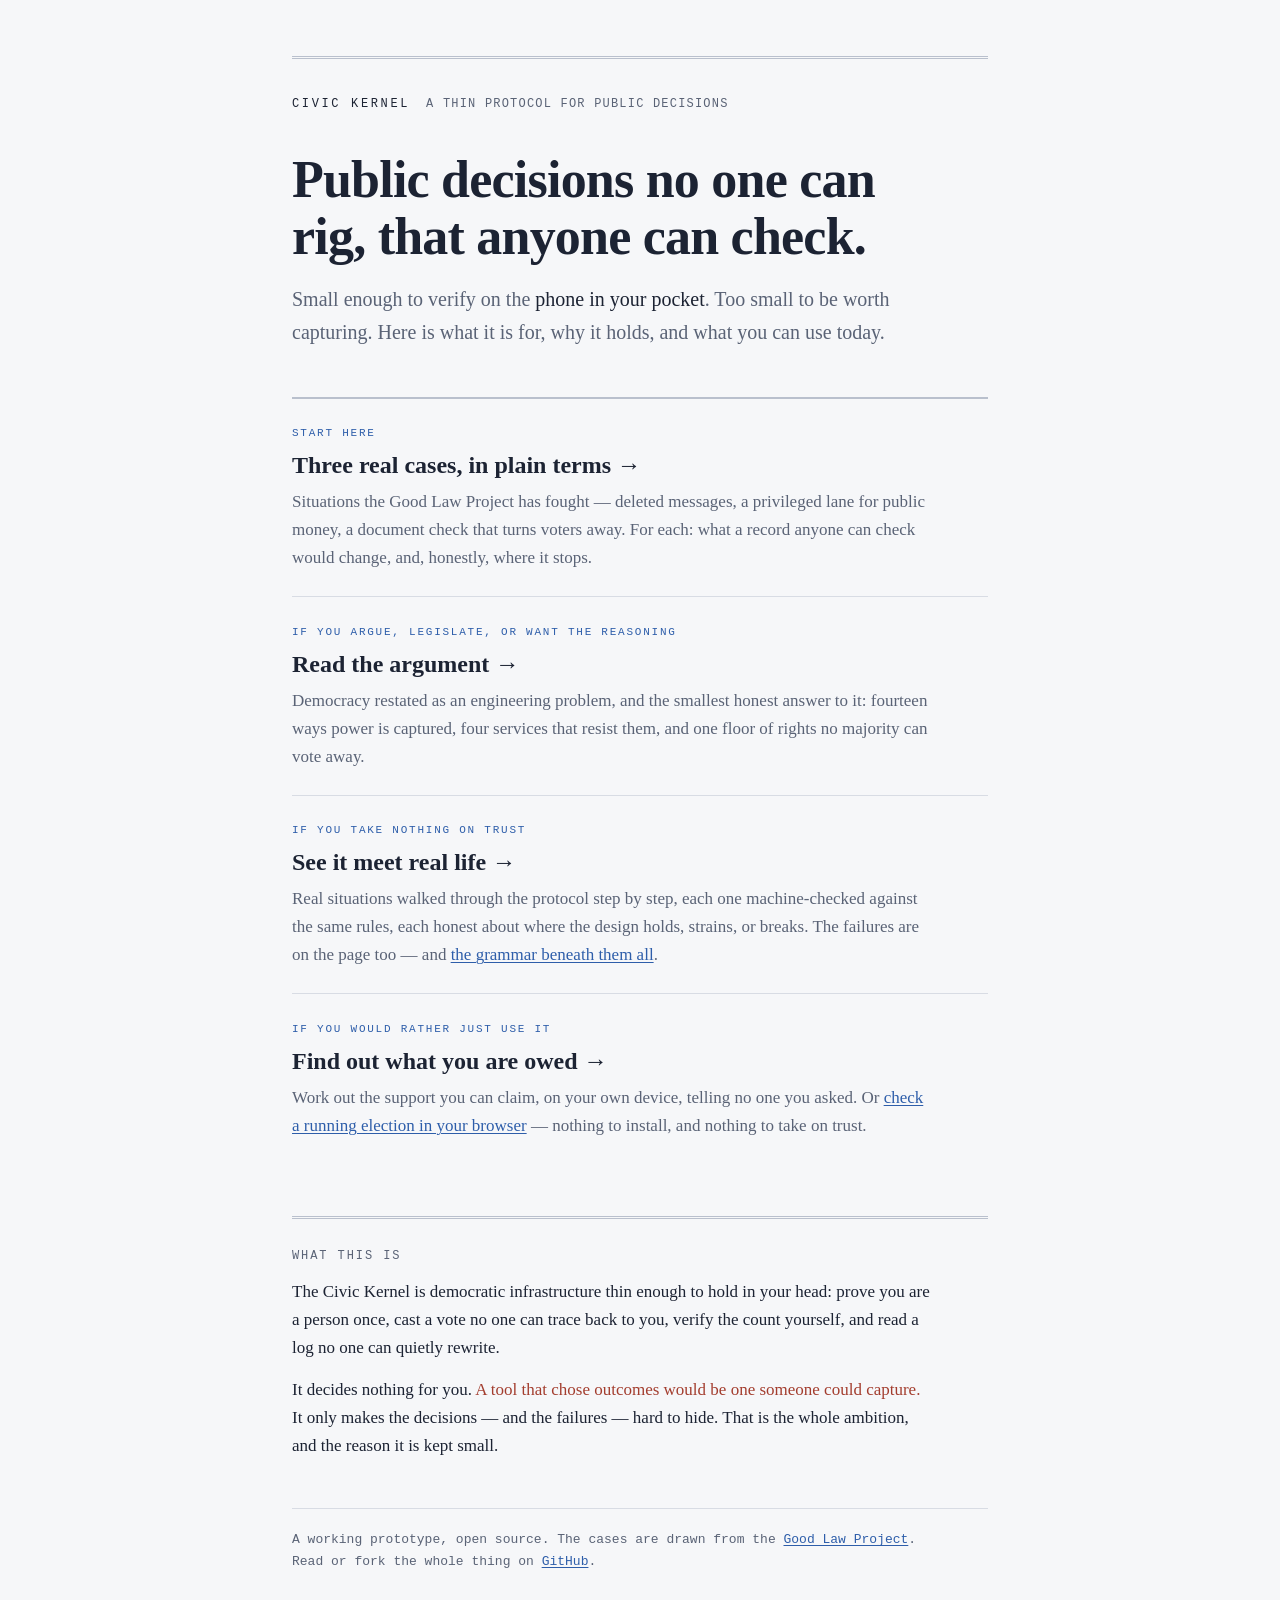
==== index.html @ 00b59584 "A field guide to how public power goes wrong: tropes.html, another friendly entrance to the corpus, " ====
<!doctype html>
<html lang="en">
<head>
<meta charset="utf-8">
<meta name="viewport" content="width=device-width, initial-scale=1">
<meta name="color-scheme" content="light">
<meta name="description" content="Public decisions no one can rig, that anyone can check. A thin protocol for democratic infrastructure — the argument, the evidence, and tools you can use today.">
<title>Civic Kernel — public decisions no one can rig, that anyone can check</title>
<style>
  /* Light-committed on purpose: this is about holding public power to daylight,
     so the page does not go dark at night. One palette, the essay's own — the
     serif, the navy ink, the single blue accent — so the front door and the
     argument read as one body. Colour is spent only on meaning. */
  :root {
    color-scheme: light;
    --paper: #f6f7f9;
    --card: #ffffff;
    --ink: #1c2333;
    --muted: #5a6376;
    --accent: #2e5eaa;
    --accent-soft: #e6edf8;
    --threat: #a33d2e;
    --line: #d8dce4;
    --line-strong: #b9c0cd;
    --focus: #ffdd00;
    --serif: 'Iowan Old Style', 'Palatino Linotype', Palatino, 'Book Antiqua', 'URW Palladio L', 'P052', Georgia, serif;
    --mono: ui-monospace, 'Cascadia Code', 'JetBrains Mono', Menlo, Consolas, 'Liberation Mono', monospace;
  }
  * { box-sizing: border-box; }
  html { background: var(--paper); }
  body {
    margin: 0;
    font-family: var(--serif);
    color: var(--ink);
    background: var(--paper);
    line-height: 1.65;
    font-size: 1.0625rem;
    -webkit-font-smoothing: antialiased;
  }
  .page { max-width: 46rem; margin: 0 auto; padding: 3.5rem 1.25rem 5rem; }

  a { color: var(--accent); text-decoration-thickness: 1px; text-underline-offset: 2px; }
  a:hover { text-decoration-thickness: 3px; }
  a:focus-visible {
    outline: 3px solid var(--focus); outline-offset: 2px;
    background: var(--focus); color: var(--ink); text-decoration: none; border-radius: 1px;
  }
  .skip { position: absolute; left: -9999px; }
  .skip:focus { position: static; display: inline-block; margin-bottom: 1rem; padding: .3rem .6rem;
    background: var(--focus); color: var(--ink); }

  /* ---------- masthead ---------- */
  header.masthead {
    border-top: 3px double var(--line-strong);
    padding-top: 1.5rem;
  }
  .wordmark {
    font-family: var(--mono);
    font-size: 0.75rem;
    letter-spacing: 0.22em;
    text-transform: uppercase;
    color: var(--ink);
    display: flex;
    flex-wrap: wrap;
    align-items: baseline;
    gap: 0.4rem 1rem;
    margin-bottom: 2.25rem;
  }
  .wordmark .desc { color: var(--muted); letter-spacing: 0.1em; }
  h1 {
    font-size: clamp(2.2rem, 6vw, 3.25rem);
    line-height: 1.1;
    font-weight: 600;
    letter-spacing: -0.015em;
    text-wrap: balance;
    margin: 0 0 1.1rem;
  }
  .standfirst {
    font-size: 1.25rem;
    color: var(--muted);
    text-wrap: pretty;
    max-width: 38rem;
    margin: 0 0 0.25rem;
  }
  .standfirst .keep { color: var(--ink); }

  /* ---------- the doors ---------- */
  nav.doors { margin: 3rem 0 0; }
  .door {
    border-top: 1px solid var(--line);
    padding: 1.6rem 0 1.5rem;
    display: block;
  }
  .door:first-child { border-top: 2px solid var(--line-strong); }
  .kicker {
    font-family: var(--mono);
    font-size: 0.6875rem;
    letter-spacing: 0.16em;
    text-transform: uppercase;
    color: var(--accent);
    margin: 0 0 0.55rem;
  }
  .door h2 { font-size: 1.5rem; line-height: 1.2; font-weight: 600; margin: 0 0 0.5rem; text-wrap: balance; }
  .door h2 a { color: var(--ink); text-decoration: none; }
  .door h2 a:hover { color: var(--accent); text-decoration: underline; text-decoration-thickness: 2px; }
  .door h2 a:focus-visible { color: var(--ink); }
  .door .hint { margin: 0; color: var(--muted); max-width: 40rem; }
  .door .hint a { color: var(--accent); }

  /* ---------- what this is ---------- */
  .about {
    margin: 3.25rem 0 0;
    border-top: 3px double var(--line-strong);
    padding-top: 1.75rem;
  }
  .about h2 {
    font-family: var(--mono);
    font-size: 0.75rem;
    letter-spacing: 0.16em;
    text-transform: uppercase;
    color: var(--muted);
    font-weight: 400;
    margin: 0 0 0.75rem;
  }
  .about p { max-width: 40rem; margin: 0 0 0.85rem; }
  .about .refuse { color: var(--threat); }

  footer {
    margin-top: 3rem;
    padding-top: 1.25rem;
    border-top: 1px solid var(--line);
    color: var(--muted);
    font-family: var(--mono);
    font-size: 0.8125rem;
    line-height: 1.7;
  }
</style>
</head>
<body>
<a class="skip" href="#main">Skip to the doors</a>
<div class="page">

<header class="masthead">
  <p class="wordmark"><span class="mark">Civic&nbsp;Kernel</span> <span class="desc">a thin protocol for public decisions</span></p>
  <h1>Public decisions no one can rig, that anyone can check.</h1>
  <p class="standfirst">Small enough to verify on the <span class="keep">phone in your pocket</span>. Too small to be worth capturing. Here is what it is for, why it holds, and what you can use today.</p>
</header>

<main id="main">
<nav class="doors" aria-label="Ways in">

  <div class="door">
    <p class="kicker">Start here</p>
    <h2><a href="findings.html">Three real cases, in plain terms →</a></h2>
    <p class="hint">Situations the Good Law Project has fought — deleted messages, a privileged lane for public money, a document check that turns voters away. For each: what a record anyone can check would change, and, honestly, where it stops.</p>
  </div>

  <div class="door">
    <p class="kicker">If you argue, legislate, or want the reasoning</p>
    <h2><a href="architecture.html">Read the argument →</a></h2>
    <p class="hint">Democracy restated as an engineering problem, and the smallest honest answer to it: fourteen ways power is captured, four services that resist them, and one floor of rights no majority can vote away.</p>
  </div>

  <div class="door">
    <p class="kicker">If you take nothing on trust</p>
    <h2><a href="scenarios.html">See it meet real life →</a></h2>
    <p class="hint">Real situations walked through the protocol step by step, each one machine-checked against the same rules, each honest about where the design holds, strains, or breaks. The failures are on the page too — and <a href="tropes.html">the grammar beneath them all</a>.</p>
  </div>

  <div class="door">
    <p class="kicker">If you would rather just use it</p>
    <h2><a href="owed.html">Find out what you are owed →</a></h2>
    <p class="hint">Work out the support you can claim, on your own device, telling no one you asked. Or <a href="verifier.html">check a running election in your browser</a> — nothing to install, and nothing to take on trust.</p>
  </div>

</nav>

<section class="about">
  <h2>What this is</h2>
  <p>The Civic Kernel is democratic infrastructure thin enough to hold in your head: prove you are a person once, cast a vote no one can trace back to you, verify the count yourself, and read a log no one can quietly rewrite.</p>
  <p>It decides nothing for you. <span class="refuse">A tool that chose outcomes would be one someone could capture.</span> It only makes the decisions — and the failures — hard to hide. That is the whole ambition, and the reason it is kept small.</p>
</section>

<footer>
  A working prototype, open source. The cases are drawn from the <a href="https://goodlawproject.org">Good Law Project</a>.<br>
  Read or fork the whole thing on <a href="https://github.com/GlassOnTin/civic-kernel">GitHub</a>.
</footer>

</main>
</div>
</body>
</html>
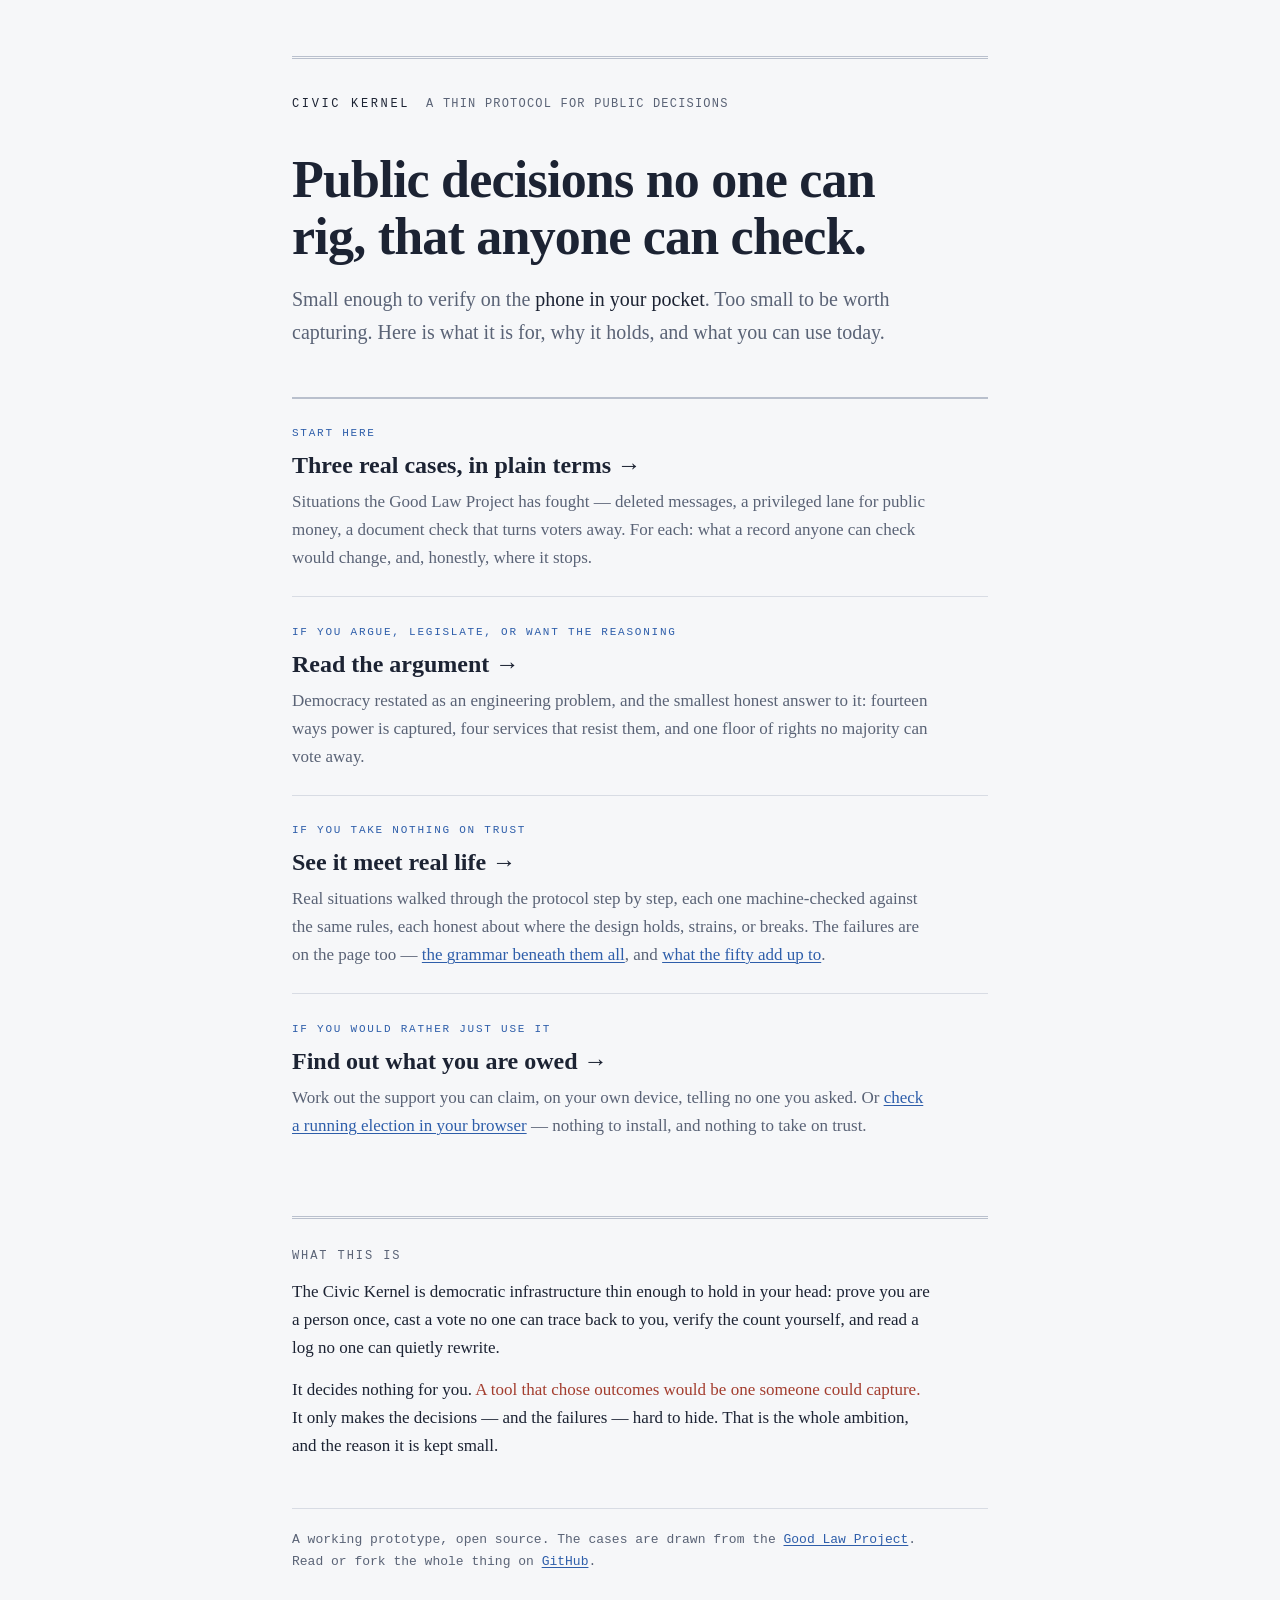
==== commit 175ae853: "What the fifty add up to: a synthesis page for the corpus. Fifty stress-tests read one at a time are" ====
--- a/index.html
+++ b/index.html
@@ -164,7 +164,7 @@
   <div class="door">
     <p class="kicker">If you take nothing on trust</p>
     <h2><a href="scenarios.html">See it meet real life →</a></h2>
-    <p class="hint">Real situations walked through the protocol step by step, each one machine-checked against the same rules, each honest about where the design holds, strains, or breaks. The failures are on the page too — and <a href="tropes.html">the grammar beneath them all</a>.</p>
+    <p class="hint">Real situations walked through the protocol step by step, each one machine-checked against the same rules, each honest about where the design holds, strains, or breaks. The failures are on the page too — <a href="tropes.html">the grammar beneath them all</a>, and <a href="map.html">what the fifty add up to</a>.</p>
   </div>
 
   <div class="door">
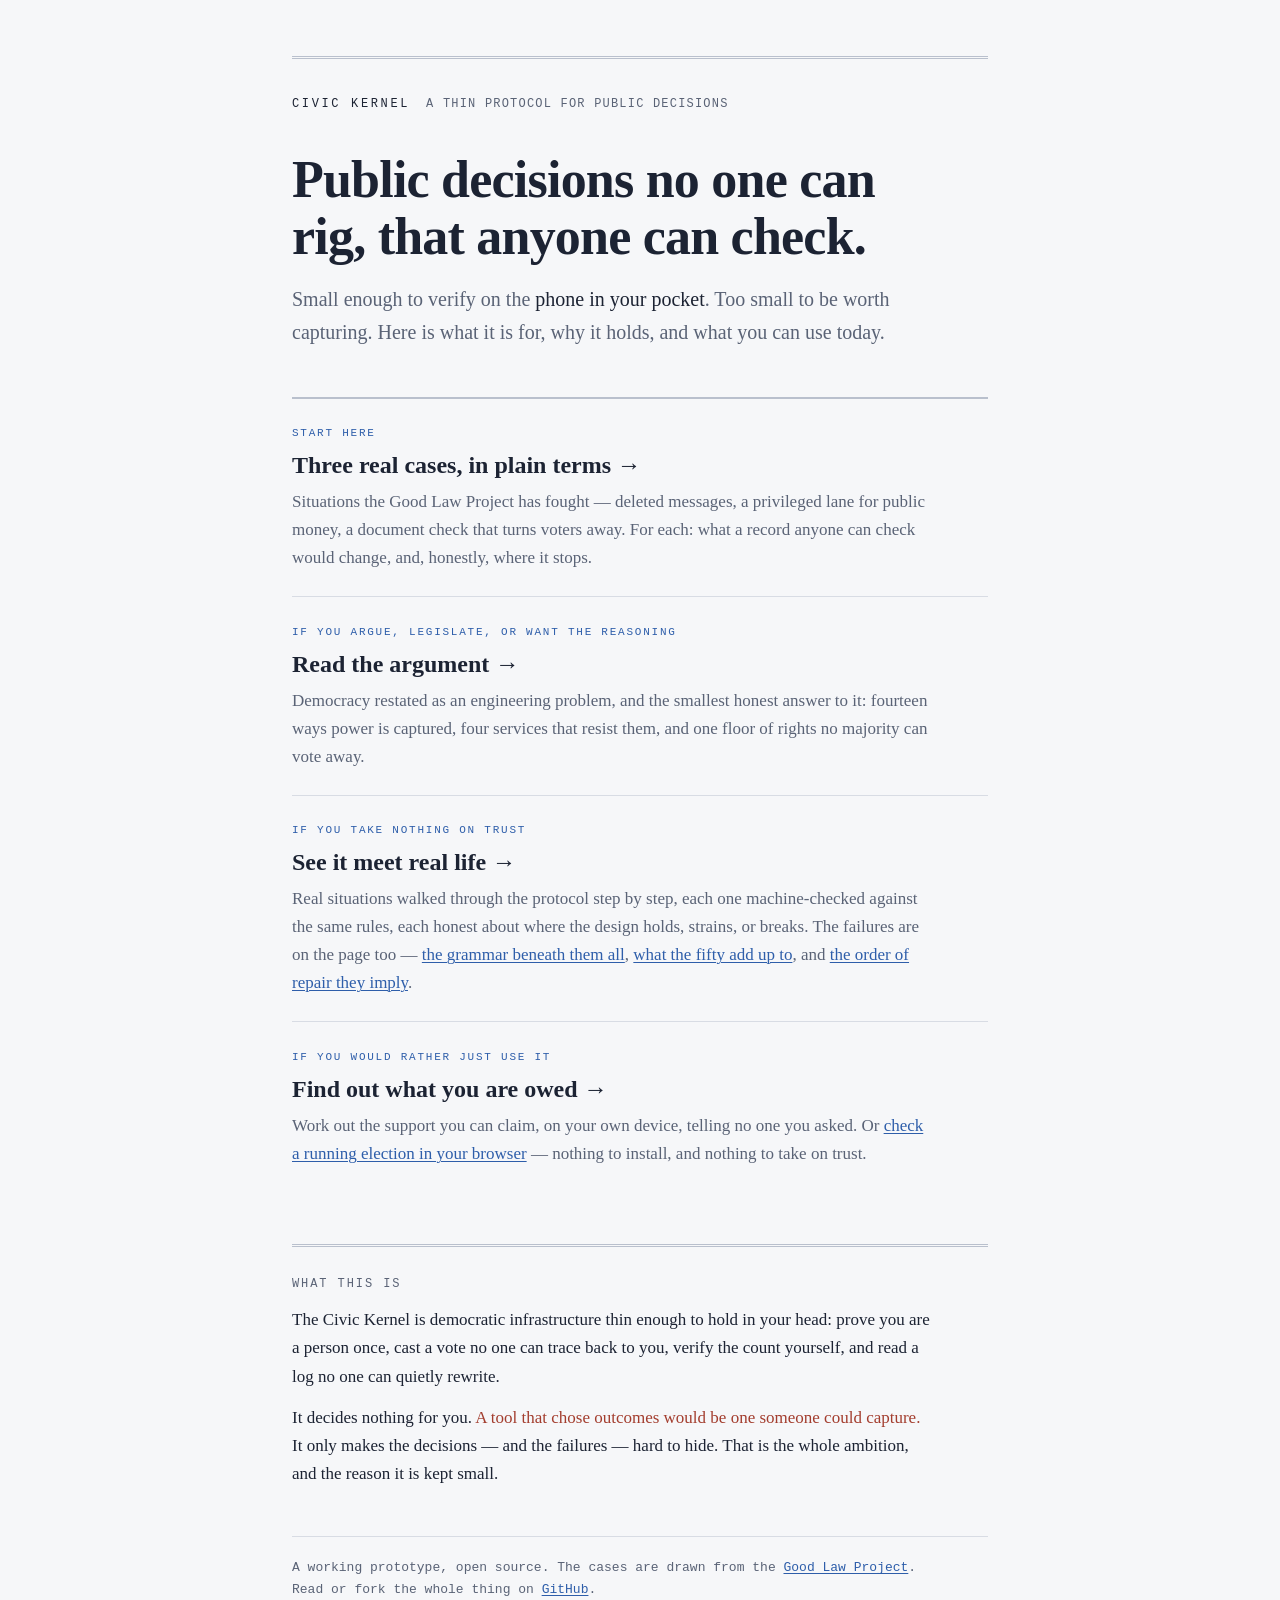
==== commit ff9d0b6f: "The diagnosis gets its prescription: twelve steps in the only order that works - records first becau" ====
--- a/index.html
+++ b/index.html
@@ -164,7 +164,7 @@
   <div class="door">
     <p class="kicker">If you take nothing on trust</p>
     <h2><a href="scenarios.html">See it meet real life →</a></h2>
-    <p class="hint">Real situations walked through the protocol step by step, each one machine-checked against the same rules, each honest about where the design holds, strains, or breaks. The failures are on the page too — <a href="tropes.html">the grammar beneath them all</a>, and <a href="map.html">what the fifty add up to</a>.</p>
+    <p class="hint">Real situations walked through the protocol step by step, each one machine-checked against the same rules, each honest about where the design holds, strains, or breaks. The failures are on the page too — <a href="tropes.html">the grammar beneath them all</a>, <a href="map.html">what the fifty add up to</a>, and <a href="roadmap.html">the order of repair they imply</a>.</p>
   </div>
 
   <div class="door">
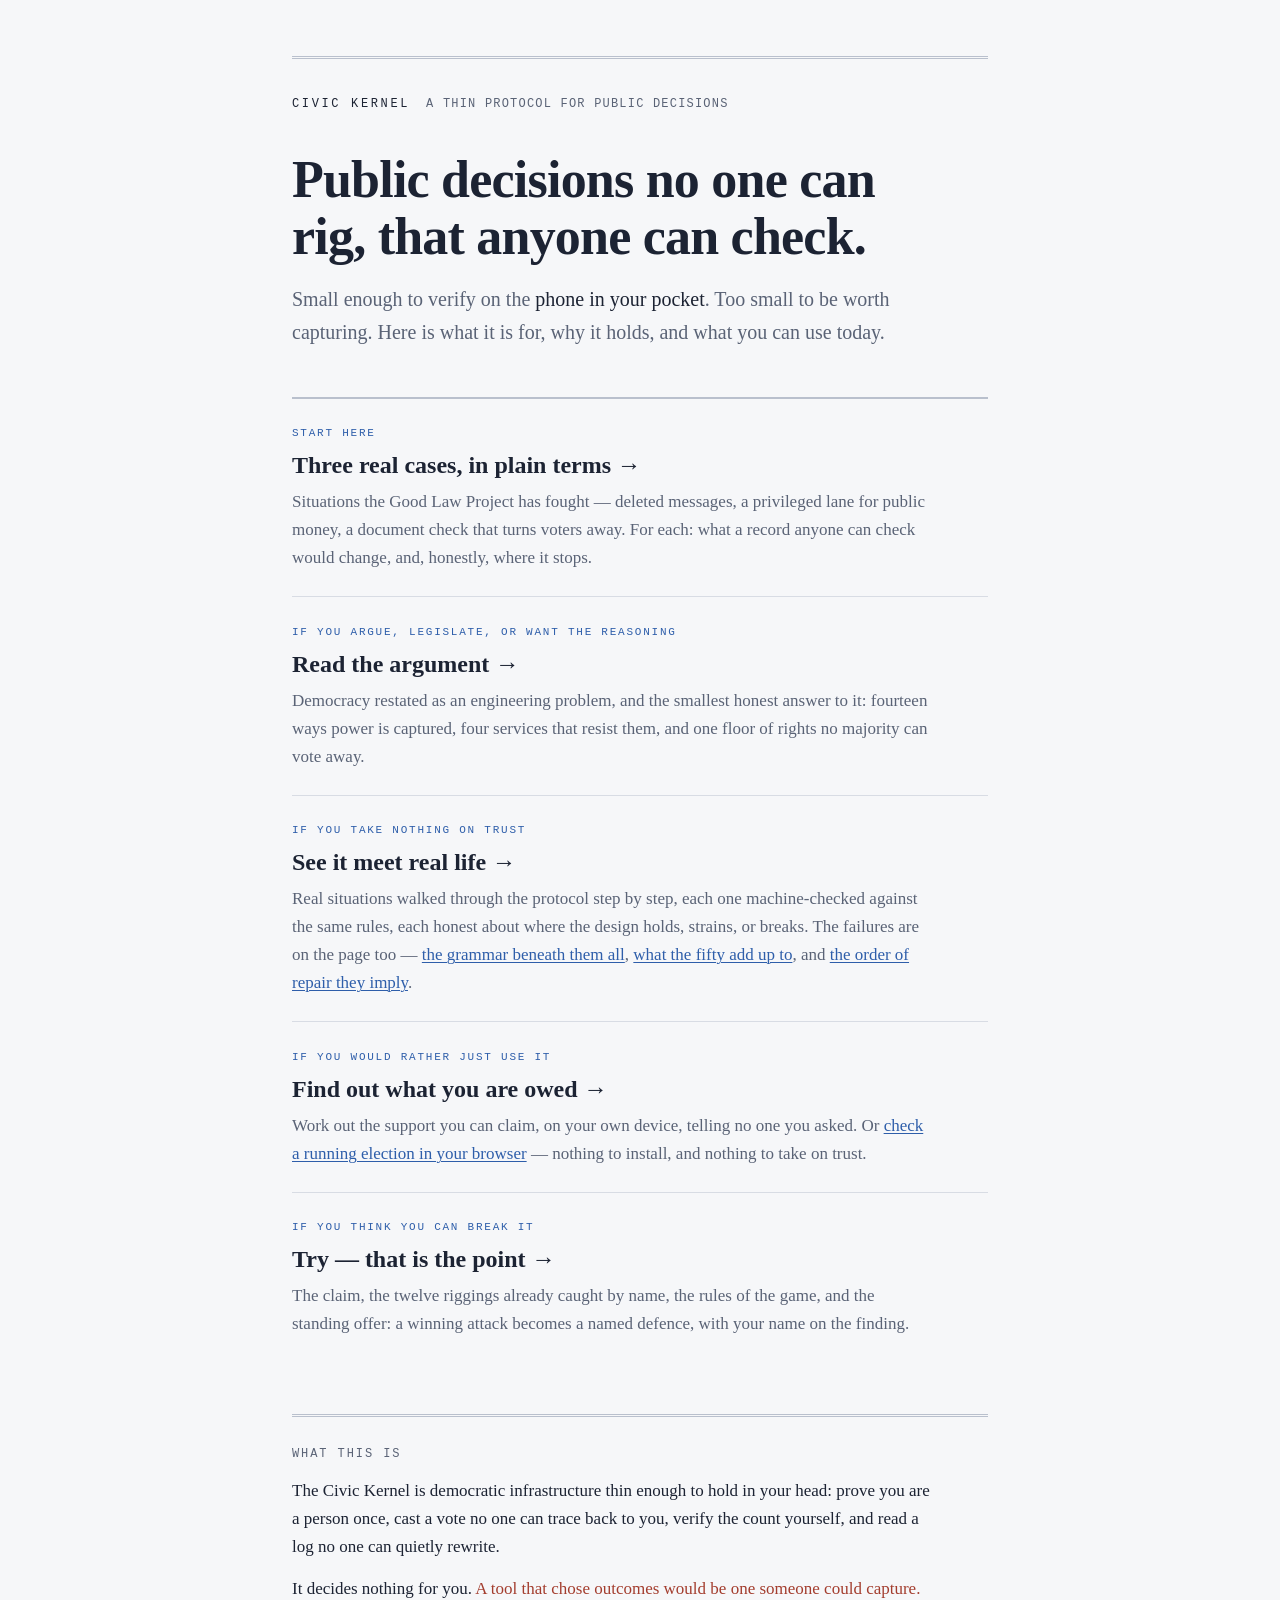
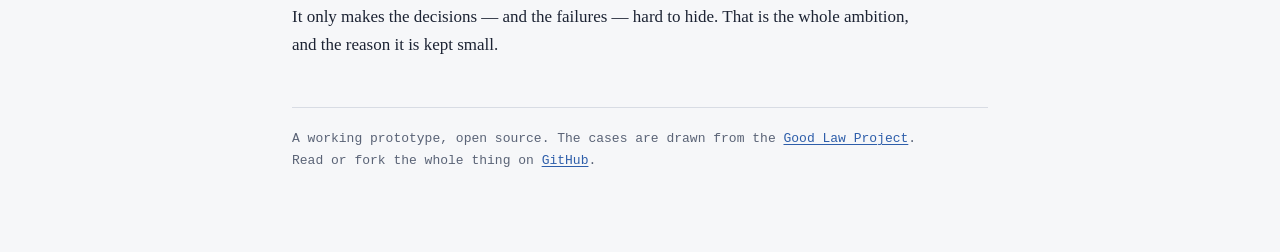
==== commit 6bc928cf: "The door for the hostile reader: the claim stated plainly enough to be falsified, the twelve rigging" ====
--- a/index.html
+++ b/index.html
@@ -173,6 +173,12 @@
     <p class="hint">Work out the support you can claim, on your own device, telling no one you asked. Or <a href="verifier.html">check a running election in your browser</a> — nothing to install, and nothing to take on trust.</p>
   </div>
 
+  <div class="door">
+    <p class="kicker">If you think you can break it</p>
+    <h2><a href="break.html">Try — that is the point →</a></h2>
+    <p class="hint">The claim, the twelve riggings already caught by name, the rules of the game, and the standing offer: a winning attack becomes a named defence, with your name on the finding.</p>
+  </div>
+
 </nav>
 
 <section class="about">
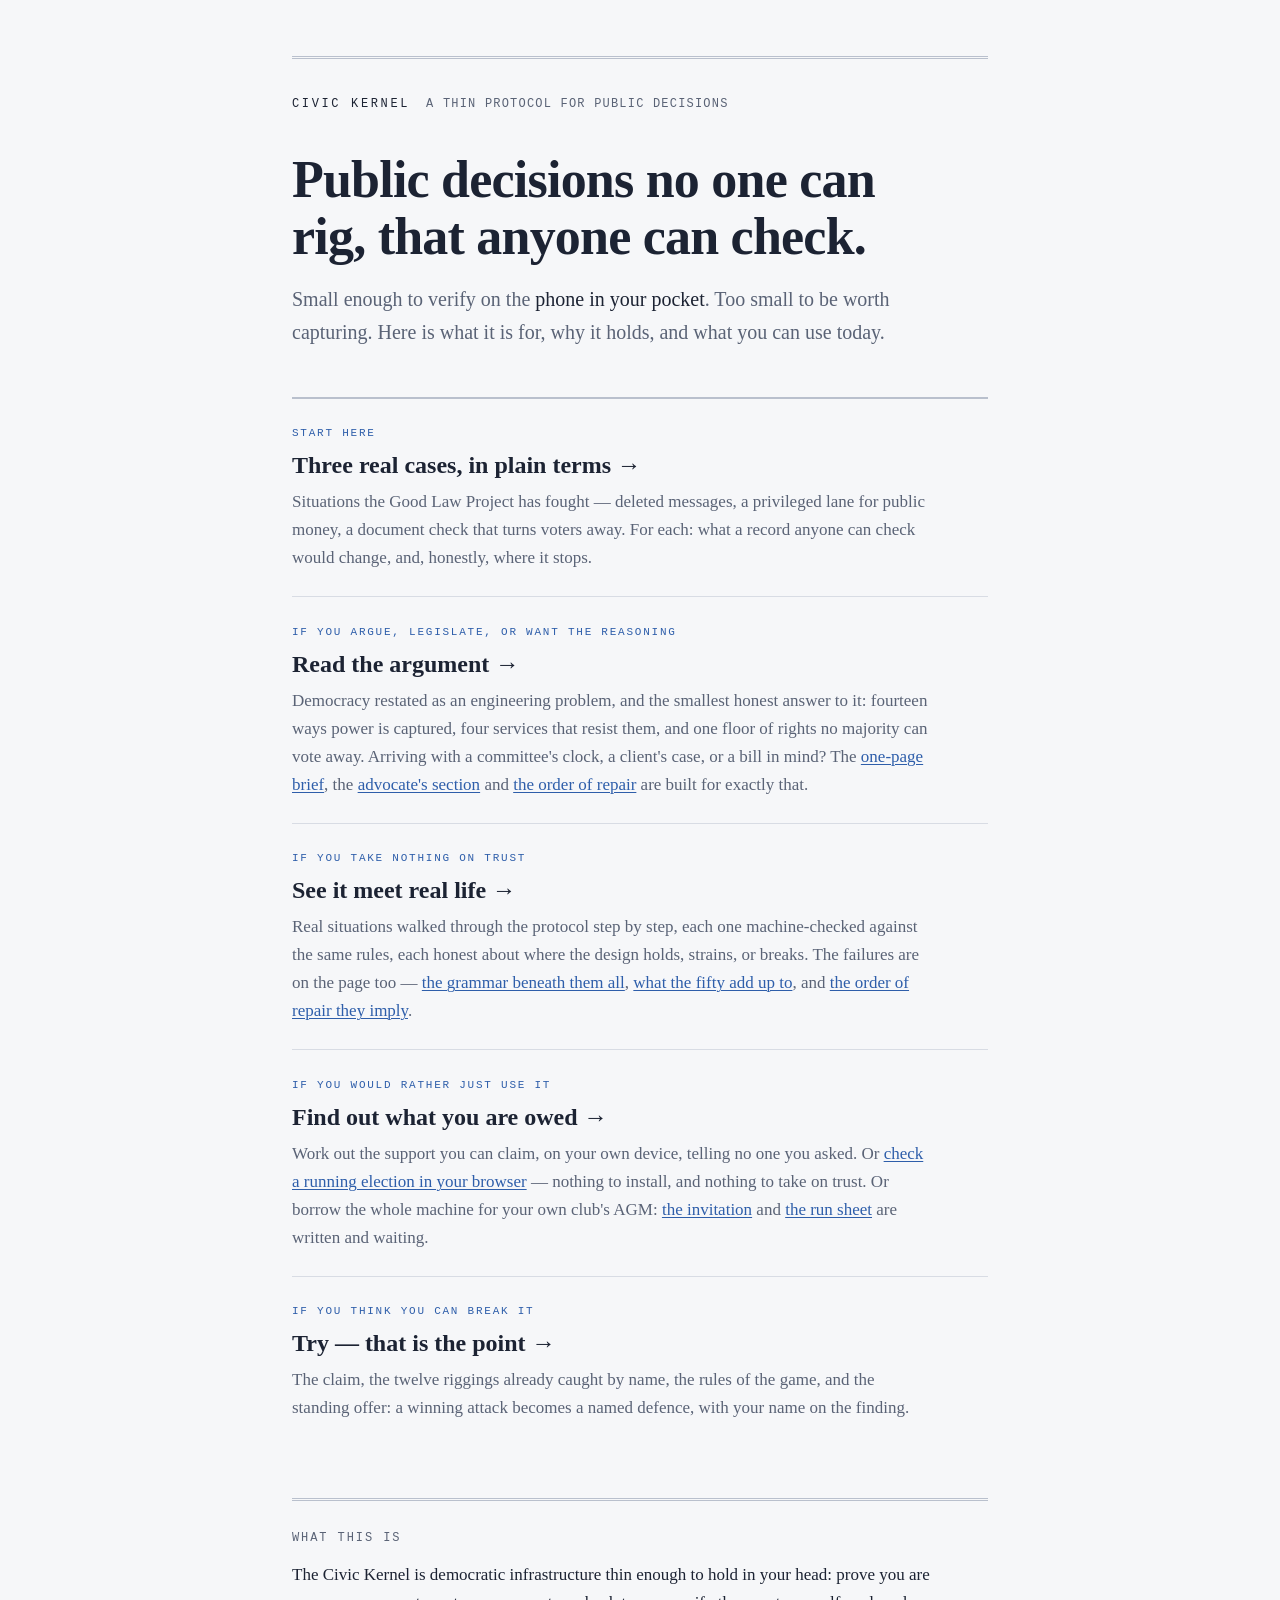
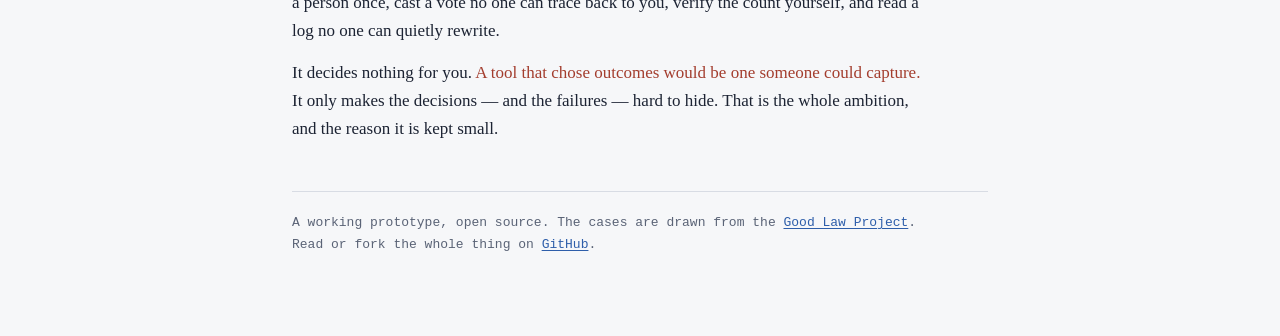
==== commit 7e18a828: "The plan closes where it opened: the front door now routes every reader the corpus was carried towar" ====
--- a/index.html
+++ b/index.html
@@ -158,7 +158,7 @@
   <div class="door">
     <p class="kicker">If you argue, legislate, or want the reasoning</p>
     <h2><a href="architecture.html">Read the argument →</a></h2>
-    <p class="hint">Democracy restated as an engineering problem, and the smallest honest answer to it: fourteen ways power is captured, four services that resist them, and one floor of rights no majority can vote away.</p>
+    <p class="hint">Democracy restated as an engineering problem, and the smallest honest answer to it: fourteen ways power is captured, four services that resist them, and one floor of rights no majority can vote away. Arriving with a committee's clock, a client's case, or a bill in mind? The <a href="committee-brief.html">one-page brief</a>, the <a href="findings.html#advocates">advocate's section</a> and <a href="roadmap.html">the order of repair</a> are built for exactly that.</p>
   </div>
 
   <div class="door">
@@ -170,7 +170,7 @@
   <div class="door">
     <p class="kicker">If you would rather just use it</p>
     <h2><a href="owed.html">Find out what you are owed →</a></h2>
-    <p class="hint">Work out the support you can claim, on your own device, telling no one you asked. Or <a href="verifier.html">check a running election in your browser</a> — nothing to install, and nothing to take on trust.</p>
+    <p class="hint">Work out the support you can claim, on your own device, telling no one you asked. Or <a href="verifier.html">check a running election in your browser</a> — nothing to install, and nothing to take on trust. Or borrow the whole machine for your own club's AGM: <a href="docs/shadow-agm-invitation.md">the invitation</a> and <a href="docs/clubhouse-demo.md">the run sheet</a> are written and waiting.</p>
   </div>
 
   <div class="door">
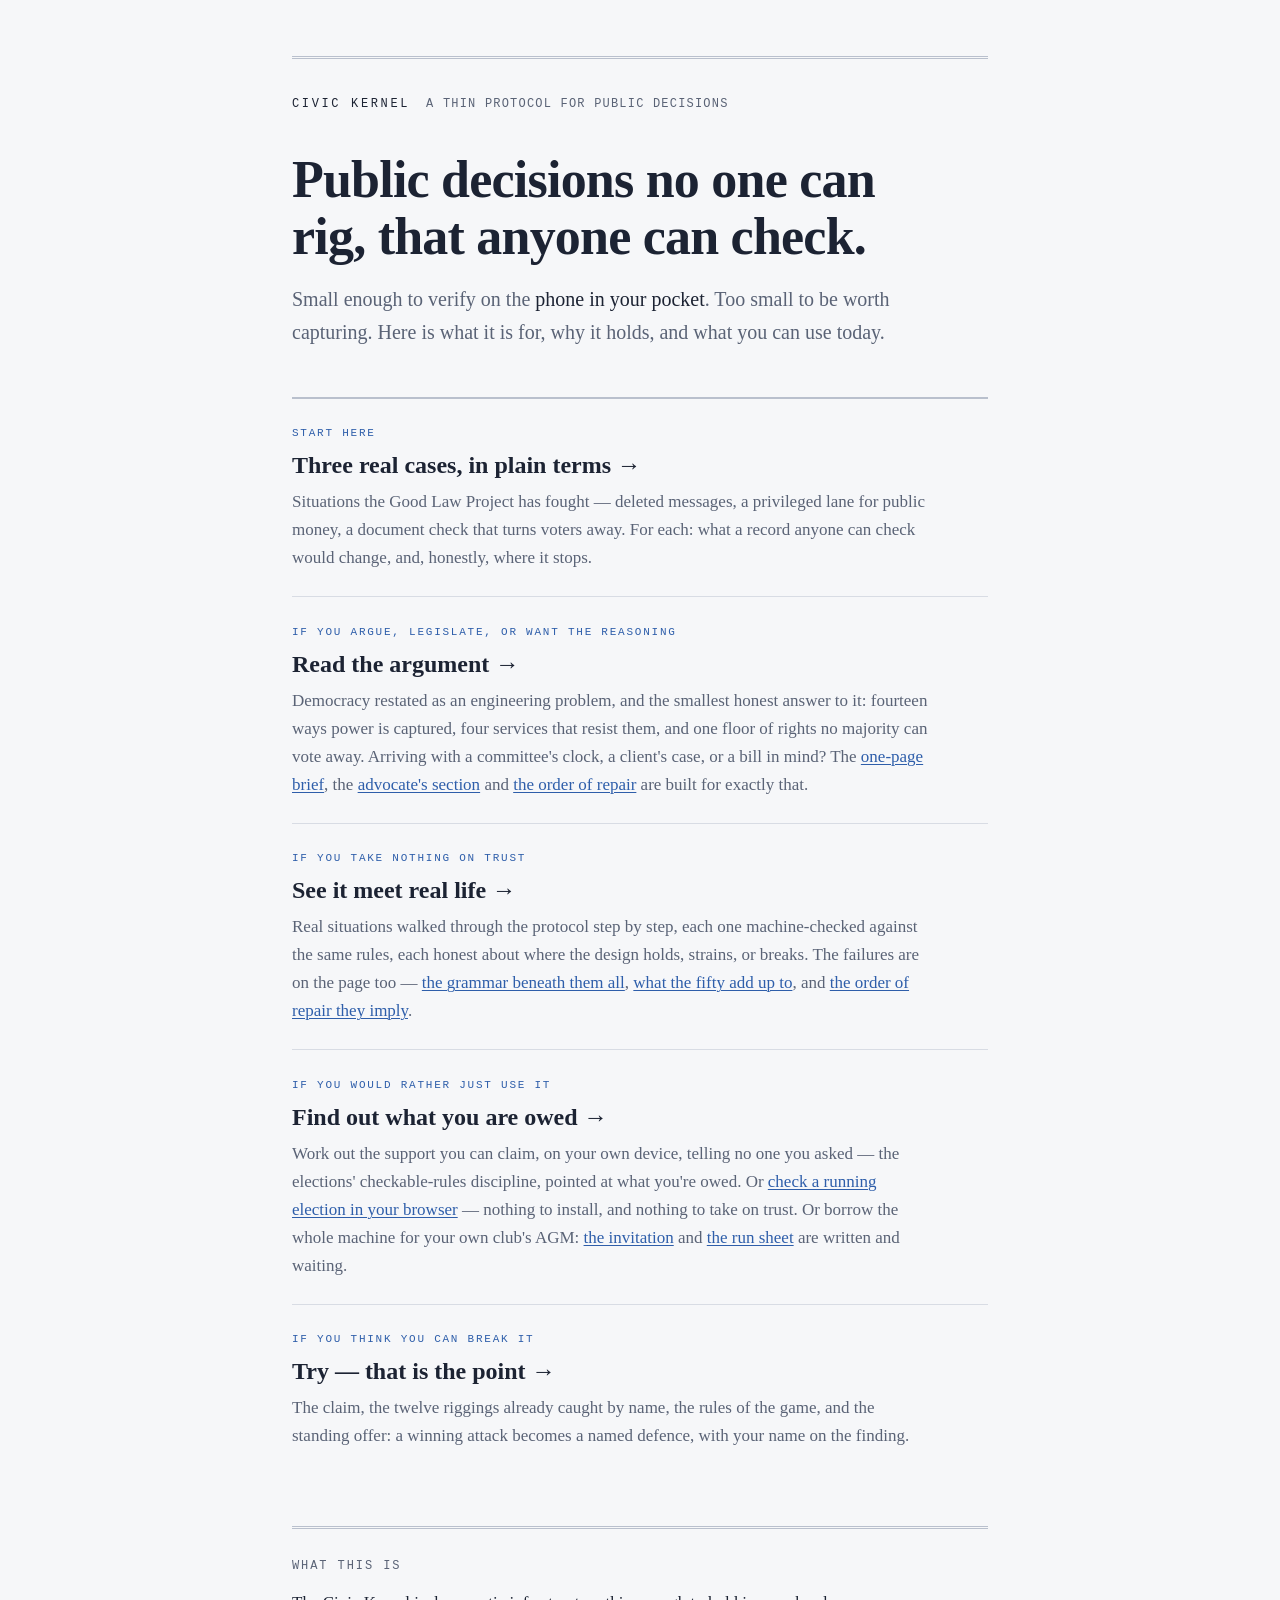
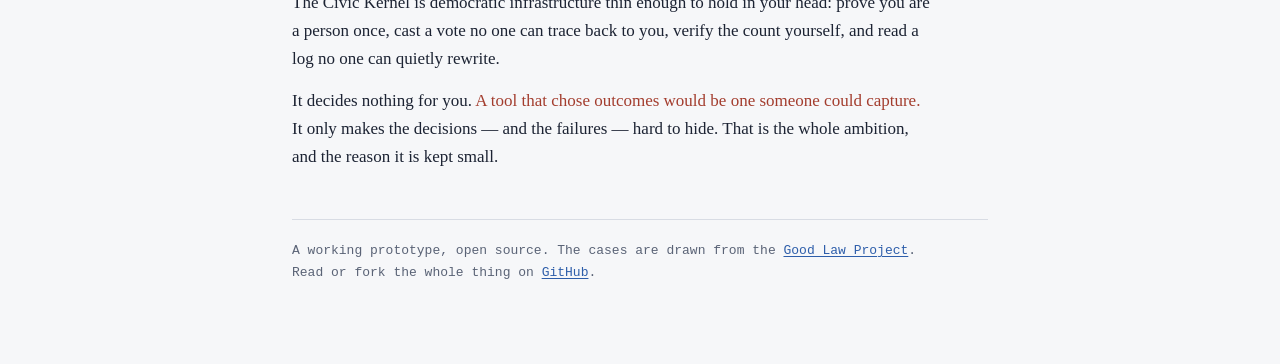
==== commit 1e674c80: "The question a newcomer actually asks gets answered where they ask it: why does a voting project com" ====
--- a/index.html
+++ b/index.html
@@ -170,7 +170,7 @@
   <div class="door">
     <p class="kicker">If you would rather just use it</p>
     <h2><a href="owed.html">Find out what you are owed →</a></h2>
-    <p class="hint">Work out the support you can claim, on your own device, telling no one you asked. Or <a href="verifier.html">check a running election in your browser</a> — nothing to install, and nothing to take on trust. Or borrow the whole machine for your own club's AGM: <a href="docs/shadow-agm-invitation.md">the invitation</a> and <a href="docs/clubhouse-demo.md">the run sheet</a> are written and waiting.</p>
+    <p class="hint">Work out the support you can claim, on your own device, telling no one you asked — the elections' checkable-rules discipline, pointed at what you're owed. Or <a href="verifier.html">check a running election in your browser</a> — nothing to install, and nothing to take on trust. Or borrow the whole machine for your own club's AGM: <a href="docs/shadow-agm-invitation.md">the invitation</a> and <a href="docs/clubhouse-demo.md">the run sheet</a> are written and waiting.</p>
   </div>
 
   <div class="door">
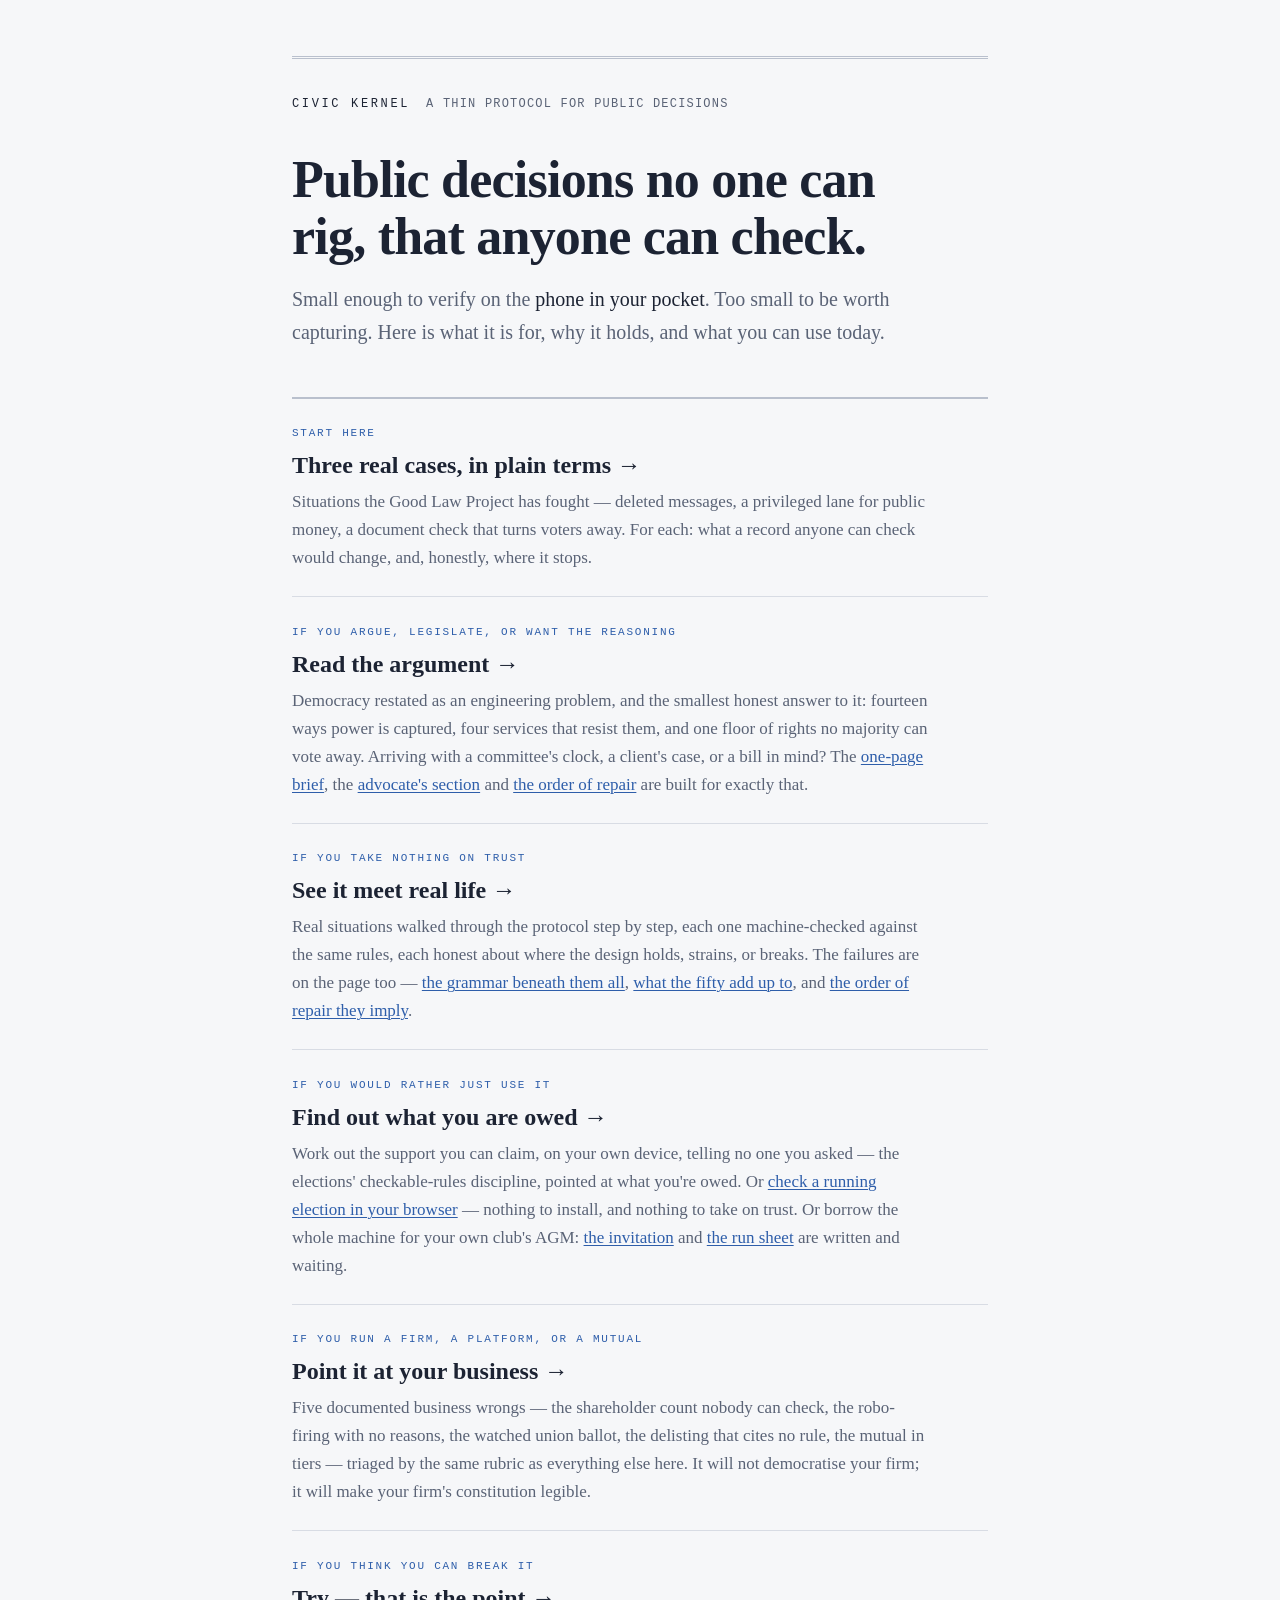
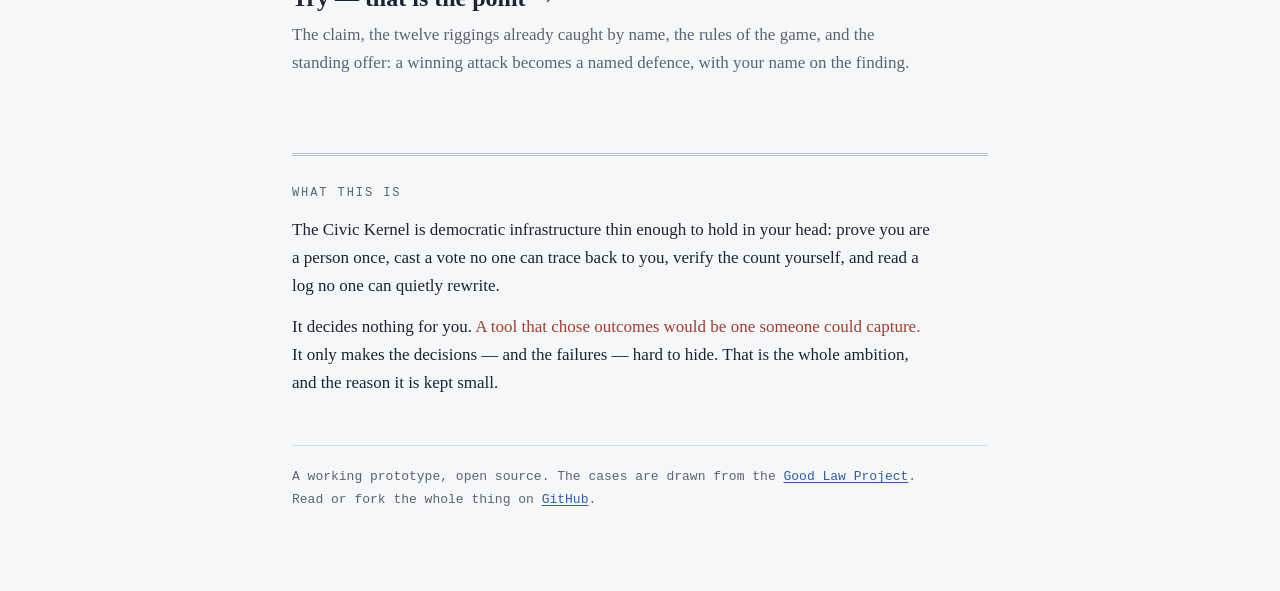
==== commit e5dac5df: "The corpus turns to face private power. Five business wrongs enter the same triage that ranks the ci" ====
--- a/index.html
+++ b/index.html
@@ -174,6 +174,12 @@
   </div>
 
   <div class="door">
+    <p class="kicker">If you run a firm, a platform, or a mutual</p>
+    <h2><a href="business.html">Point it at your business →</a></h2>
+    <p class="hint">Five documented business wrongs — the shareholder count nobody can check, the robo-firing with no reasons, the watched union ballot, the delisting that cites no rule, the mutual in tiers — triaged by the same rubric as everything else here. It will not democratise your firm; it will make your firm's constitution legible.</p>
+  </div>
+
+  <div class="door">
     <p class="kicker">If you think you can break it</p>
     <h2><a href="break.html">Try — that is the point →</a></h2>
     <p class="hint">The claim, the twelve riggings already caught by name, the rules of the game, and the standing offer: a winning attack becomes a named defence, with your name on the finding.</p>
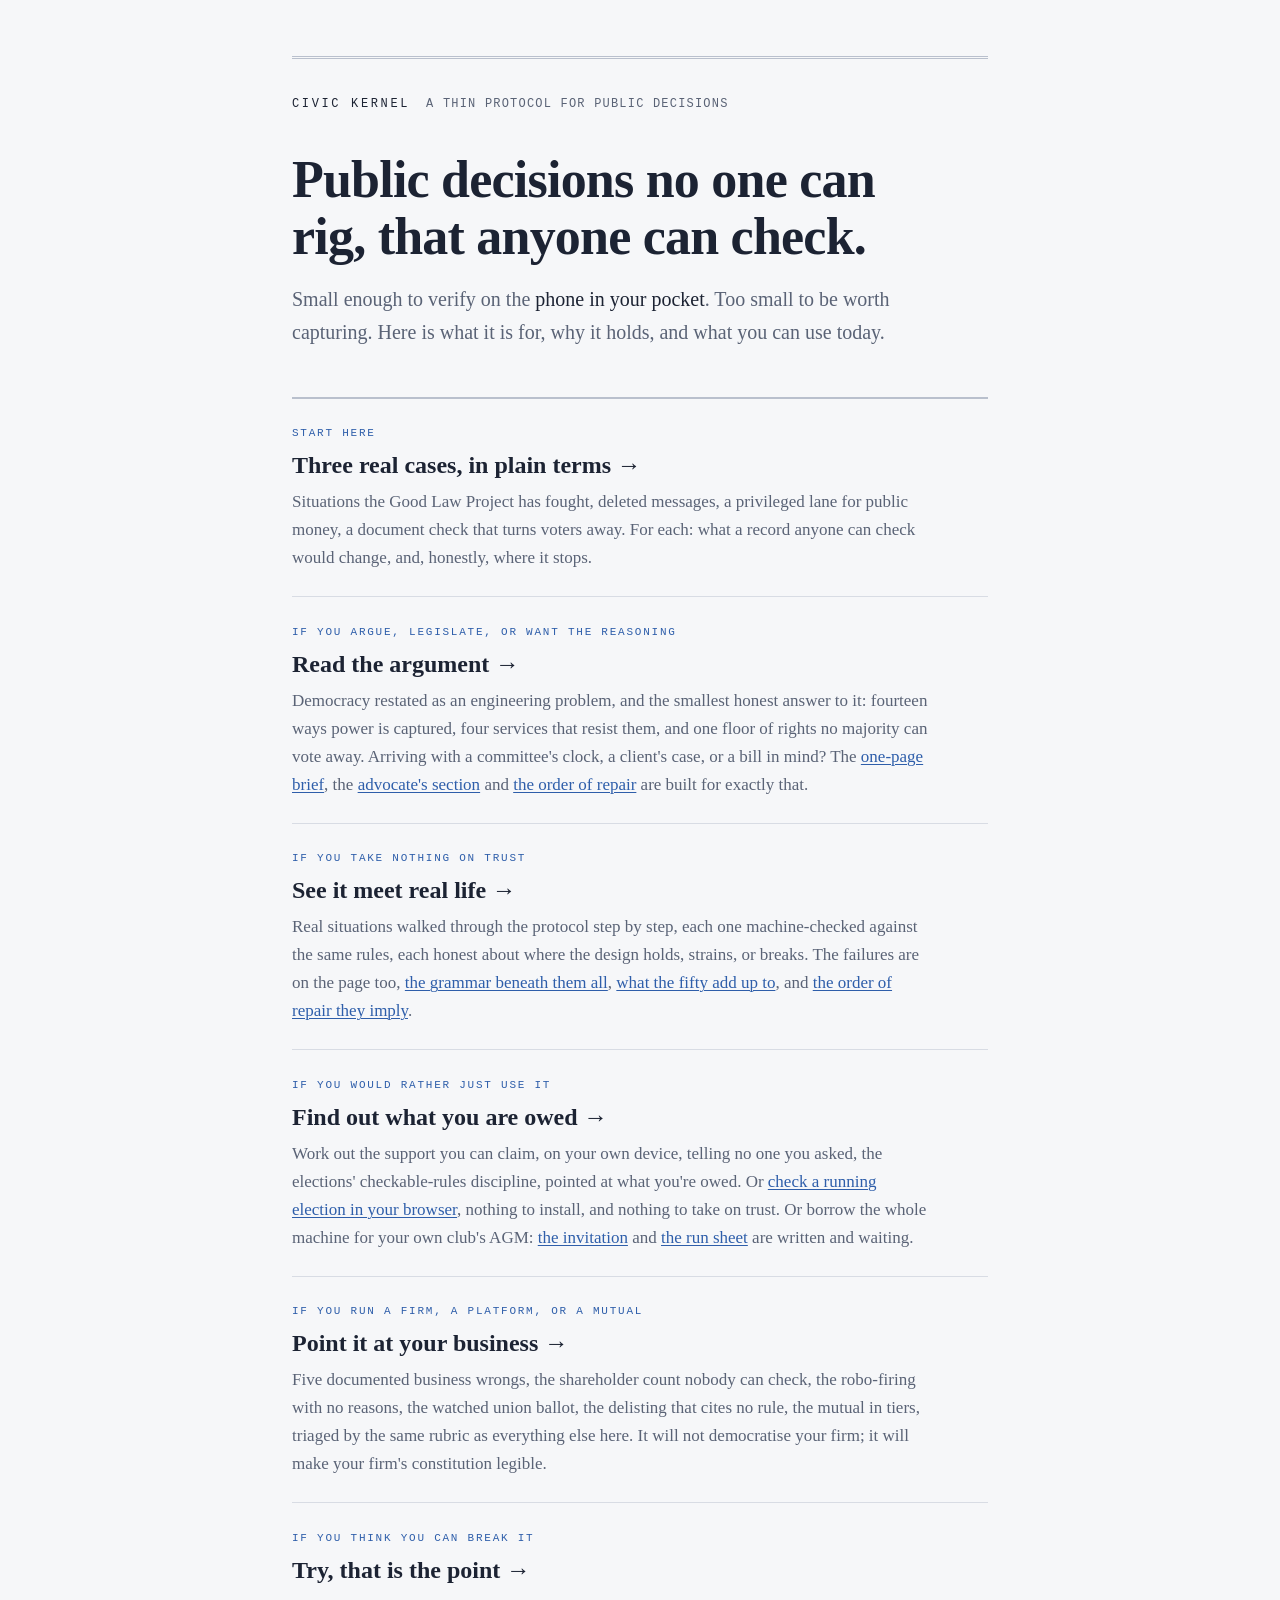
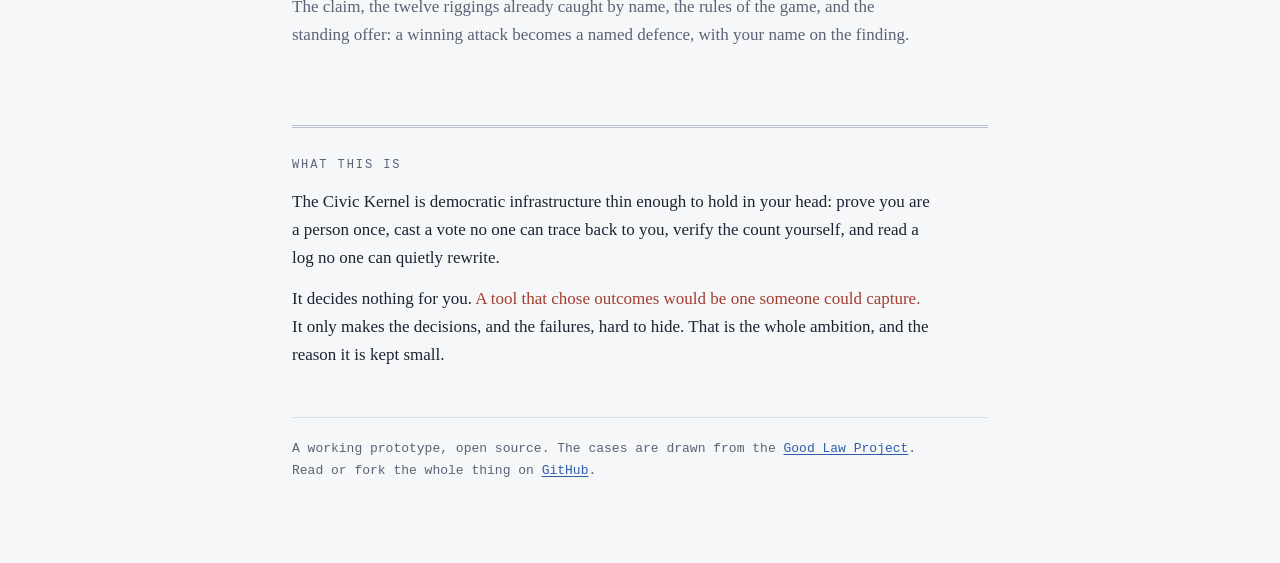
==== commit ee72dd8d: "Refactor prose across codebase to natural register and remove em-dashes - Eliminate all em-dashes an" ====
--- a/index.html
+++ b/index.html
@@ -4,12 +4,12 @@
 <meta charset="utf-8">
 <meta name="viewport" content="width=device-width, initial-scale=1">
 <meta name="color-scheme" content="light">
-<meta name="description" content="Public decisions no one can rig, that anyone can check. A thin protocol for democratic infrastructure — the argument, the evidence, and tools you can use today.">
-<title>Civic Kernel — public decisions no one can rig, that anyone can check</title>
+<meta name="description" content="Public decisions no one can rig, that anyone can check. A thin protocol for democratic infrastructure, the argument, the evidence, and tools you can use today.">
+<title>Civic Kernel, public decisions no one can rig, that anyone can check</title>
 <style>
   /* Light-committed on purpose: this is about holding public power to daylight,
-     so the page does not go dark at night. One palette, the essay's own — the
-     serif, the navy ink, the single blue accent — so the front door and the
+     so the page does not go dark at night. One palette, the essay's own, the
+     serif, the navy ink, the single blue accent, so the front door and the
      argument read as one body. Colour is spent only on meaning. */
   :root {
     color-scheme: light;
@@ -152,7 +152,7 @@
   <div class="door">
     <p class="kicker">Start here</p>
     <h2><a href="findings.html">Three real cases, in plain terms →</a></h2>
-    <p class="hint">Situations the Good Law Project has fought — deleted messages, a privileged lane for public money, a document check that turns voters away. For each: what a record anyone can check would change, and, honestly, where it stops.</p>
+    <p class="hint">Situations the Good Law Project has fought, deleted messages, a privileged lane for public money, a document check that turns voters away. For each: what a record anyone can check would change, and, honestly, where it stops.</p>
   </div>
 
   <div class="door">
@@ -164,24 +164,24 @@
   <div class="door">
     <p class="kicker">If you take nothing on trust</p>
     <h2><a href="scenarios.html">See it meet real life →</a></h2>
-    <p class="hint">Real situations walked through the protocol step by step, each one machine-checked against the same rules, each honest about where the design holds, strains, or breaks. The failures are on the page too — <a href="tropes.html">the grammar beneath them all</a>, <a href="map.html">what the fifty add up to</a>, and <a href="roadmap.html">the order of repair they imply</a>.</p>
+    <p class="hint">Real situations walked through the protocol step by step, each one machine-checked against the same rules, each honest about where the design holds, strains, or breaks. The failures are on the page too, <a href="tropes.html">the grammar beneath them all</a>, <a href="map.html">what the fifty add up to</a>, and <a href="roadmap.html">the order of repair they imply</a>.</p>
   </div>
 
   <div class="door">
     <p class="kicker">If you would rather just use it</p>
     <h2><a href="owed.html">Find out what you are owed →</a></h2>
-    <p class="hint">Work out the support you can claim, on your own device, telling no one you asked — the elections' checkable-rules discipline, pointed at what you're owed. Or <a href="verifier.html">check a running election in your browser</a> — nothing to install, and nothing to take on trust. Or borrow the whole machine for your own club's AGM: <a href="docs/shadow-agm-invitation.md">the invitation</a> and <a href="docs/clubhouse-demo.md">the run sheet</a> are written and waiting.</p>
+    <p class="hint">Work out the support you can claim, on your own device, telling no one you asked, the elections' checkable-rules discipline, pointed at what you're owed. Or <a href="verifier.html">check a running election in your browser</a>, nothing to install, and nothing to take on trust. Or borrow the whole machine for your own club's AGM: <a href="docs/shadow-agm-invitation.md">the invitation</a> and <a href="docs/clubhouse-demo.md">the run sheet</a> are written and waiting.</p>
   </div>
 
   <div class="door">
     <p class="kicker">If you run a firm, a platform, or a mutual</p>
     <h2><a href="business.html">Point it at your business →</a></h2>
-    <p class="hint">Five documented business wrongs — the shareholder count nobody can check, the robo-firing with no reasons, the watched union ballot, the delisting that cites no rule, the mutual in tiers — triaged by the same rubric as everything else here. It will not democratise your firm; it will make your firm's constitution legible.</p>
+    <p class="hint">Five documented business wrongs, the shareholder count nobody can check, the robo-firing with no reasons, the watched union ballot, the delisting that cites no rule, the mutual in tiers, triaged by the same rubric as everything else here. It will not democratise your firm; it will make your firm's constitution legible.</p>
   </div>
 
   <div class="door">
     <p class="kicker">If you think you can break it</p>
-    <h2><a href="break.html">Try — that is the point →</a></h2>
+    <h2><a href="break.html">Try, that is the point →</a></h2>
     <p class="hint">The claim, the twelve riggings already caught by name, the rules of the game, and the standing offer: a winning attack becomes a named defence, with your name on the finding.</p>
   </div>
 
@@ -190,7 +190,7 @@
 <section class="about">
   <h2>What this is</h2>
   <p>The Civic Kernel is democratic infrastructure thin enough to hold in your head: prove you are a person once, cast a vote no one can trace back to you, verify the count yourself, and read a log no one can quietly rewrite.</p>
-  <p>It decides nothing for you. <span class="refuse">A tool that chose outcomes would be one someone could capture.</span> It only makes the decisions — and the failures — hard to hide. That is the whole ambition, and the reason it is kept small.</p>
+  <p>It decides nothing for you. <span class="refuse">A tool that chose outcomes would be one someone could capture.</span> It only makes the decisions, and the failures, hard to hide. That is the whole ambition, and the reason it is kept small.</p>
 </section>
 
 <footer>
